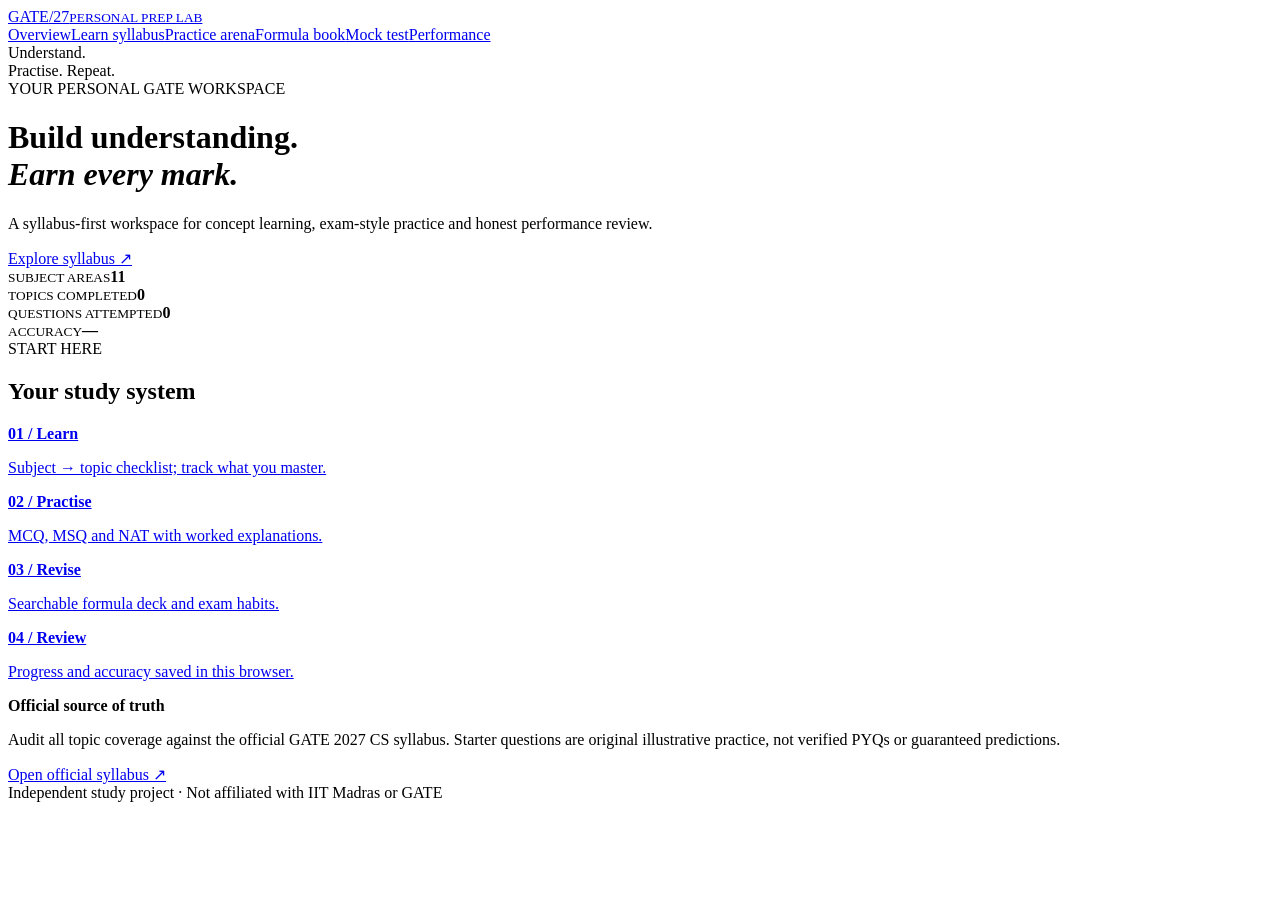
==== index.html @ dc773c68 "Add GATE/27 prep lab index.html" ====
<!doctype html><html lang="en"><head><meta charset="utf-8"><meta name="viewport" content="width=device-width,initial-scale=1"><title>GATE/27 Prep Lab</title><link rel="stylesheet" href="assets/css/style.css"><script defer src="assets/js/data.js"></script><script defer src="assets/js/app.js"></script></head><body><aside><a class="brand" href="index.html">GATE<span>/27</span><small>PERSONAL PREP LAB</small></a><nav><a class="active" href="index.html">Overview</a><a href="pages/subjects.html">Learn syllabus</a><a href="pages/practice.html">Practice arena</a><a href="pages/formulas.html">Formula book</a><a href="pages/mock.html">Mock test</a><a href="pages/analytics.html">Performance</a></nav><div class="side-note">Understand.<br>Practise. Repeat.</div></aside><main><header><div class="eyebrow">YOUR PERSONAL GATE WORKSPACE</div><h1>Build understanding.<br><em>Earn every mark.</em></h1><p class="intro">A syllabus-first workspace for concept learning, exam-style practice and honest performance review.</p><a class="btn" href="pages/subjects.html">Explore syllabus ↗</a></header><section class="stats"><article><small>SUBJECT AREAS</small><b id="subjectCount">11</b></article><article><small>TOPICS COMPLETED</small><b id="completedCount">0</b></article><article><small>QUESTIONS ATTEMPTED</small><b id="attemptCount">0</b></article><article><small>ACCURACY</small><b id="accuracyValue">—</b></article></section><section class="panel"><div class="eyebrow">START HERE</div><h2>Your study system</h2><div class="cards"><a href="pages/subjects.html"><b>01 / Learn</b><p>Subject → topic checklist; track what you master.</p></a><a href="pages/practice.html"><b>02 / Practise</b><p>MCQ, MSQ and NAT with worked explanations.</p></a><a href="pages/formulas.html"><b>03 / Revise</b><p>Searchable formula deck and exam habits.</p></a><a href="pages/analytics.html"><b>04 / Review</b><p>Progress and accuracy saved in this browser.</p></a></div></section><section class="notice"><b>Official source of truth</b><p>Audit all topic coverage against the official GATE 2027 CS syllabus. Starter questions are original illustrative practice, not verified PYQs or guaranteed predictions.</p><a href="https://gate2027.iitm.ac.in/static/doc/GATE2027_Syllabus/CS_GATE2027_Syllabus.pdf" target="_blank" rel="noreferrer">Open official syllabus ↗</a></section><footer>Independent study project · Not affiliated with IIT Madras or GATE</footer></main></body></html>
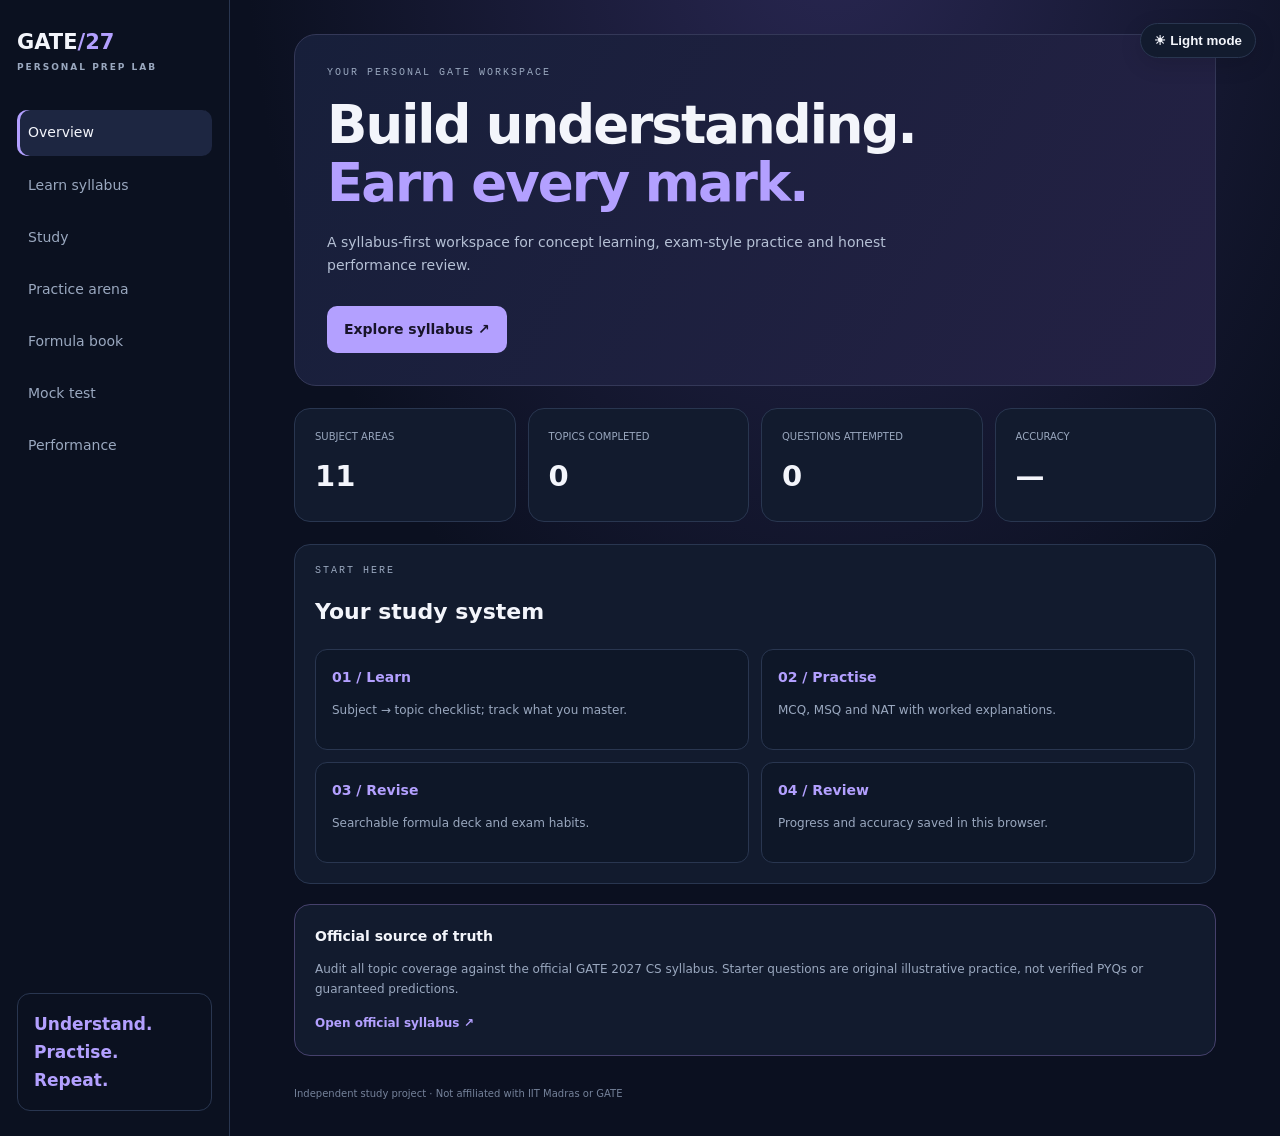
==== commit f882779d: "Add Study navigation and theme control" ====
--- a/index.html
+++ b/index.html
@@ -1 +1 @@
-<!doctype html><html lang="en"><head><meta charset="utf-8"><meta name="viewport" content="width=device-width,initial-scale=1"><title>GATE/27 Prep Lab</title><link rel="stylesheet" href="assets/css/style.css"><script defer src="assets/js/data.js"></script><script defer src="assets/js/app.js"></script></head><body><aside><a class="brand" href="index.html">GATE<span>/27</span><small>PERSONAL PREP LAB</small></a><nav><a class="active" href="index.html">Overview</a><a href="pages/subjects.html">Learn syllabus</a><a href="pages/practice.html">Practice arena</a><a href="pages/formulas.html">Formula book</a><a href="pages/mock.html">Mock test</a><a href="pages/analytics.html">Performance</a></nav><div class="side-note">Understand.<br>Practise. Repeat.</div></aside><main><header><div class="eyebrow">YOUR PERSONAL GATE WORKSPACE</div><h1>Build understanding.<br><em>Earn every mark.</em></h1><p class="intro">A syllabus-first workspace for concept learning, exam-style practice and honest performance review.</p><a class="btn" href="pages/subjects.html">Explore syllabus ↗</a></header><section class="stats"><article><small>SUBJECT AREAS</small><b id="subjectCount">11</b></article><article><small>TOPICS COMPLETED</small><b id="completedCount">0</b></article><article><small>QUESTIONS ATTEMPTED</small><b id="attemptCount">0</b></article><article><small>ACCURACY</small><b id="accuracyValue">—</b></article></section><section class="panel"><div class="eyebrow">START HERE</div><h2>Your study system</h2><div class="cards"><a href="pages/subjects.html"><b>01 / Learn</b><p>Subject → topic checklist; track what you master.</p></a><a href="pages/practice.html"><b>02 / Practise</b><p>MCQ, MSQ and NAT with worked explanations.</p></a><a href="pages/formulas.html"><b>03 / Revise</b><p>Searchable formula deck and exam habits.</p></a><a href="pages/analytics.html"><b>04 / Review</b><p>Progress and accuracy saved in this browser.</p></a></div></section><section class="notice"><b>Official source of truth</b><p>Audit all topic coverage against the official GATE 2027 CS syllabus. Starter questions are original illustrative practice, not verified PYQs or guaranteed predictions.</p><a href="https://gate2027.iitm.ac.in/static/doc/GATE2027_Syllabus/CS_GATE2027_Syllabus.pdf" target="_blank" rel="noreferrer">Open official syllabus ↗</a></section><footer>Independent study project · Not affiliated with IIT Madras or GATE</footer></main></body></html>+<!doctype html><html lang="en"><head><meta charset="utf-8"><meta name="viewport" content="width=device-width,initial-scale=1"><title>GATE/27 Prep Lab</title><link rel="stylesheet" href="assets/css/style.css"><script defer src="assets/js/data.js"></script><script defer src="assets/js/app.js"></script><script defer src="assets/js/theme.js"></script></head><body><aside><a class="brand" href="index.html">GATE<span>/27</span><small>PERSONAL PREP LAB</small></a><nav><a class="active" href="index.html">Overview</a><a href="pages/subjects.html">Learn syllabus</a><a href="pages/study.html">Study</a><a href="pages/practice.html">Practice arena</a><a href="pages/formulas.html">Formula book</a><a href="pages/mock.html">Mock test</a><a href="pages/analytics.html">Performance</a></nav><div class="side-note">Understand.<br>Practise. Repeat.</div></aside><main><header><div class="eyebrow">YOUR PERSONAL GATE WORKSPACE</div><h1>Build understanding.<br><em>Earn every mark.</em></h1><p class="intro">A syllabus-first workspace for concept learning, exam-style practice and honest performance review.</p><a class="btn" href="pages/subjects.html">Explore syllabus ↗</a></header><section class="stats"><article><small>SUBJECT AREAS</small><b id="subjectCount">11</b></article><article><small>TOPICS COMPLETED</small><b id="completedCount">0</b></article><article><small>QUESTIONS ATTEMPTED</small><b id="attemptCount">0</b></article><article><small>ACCURACY</small><b id="accuracyValue">—</b></article></section><section class="panel"><div class="eyebrow">START HERE</div><h2>Your study system</h2><div class="cards"><a href="pages/subjects.html"><b>01 / Learn</b><p>Subject → topic checklist; track what you master.</p></a><a href="pages/practice.html"><b>02 / Practise</b><p>MCQ, MSQ and NAT with worked explanations.</p></a><a href="pages/formulas.html"><b>03 / Revise</b><p>Searchable formula deck and exam habits.</p></a><a href="pages/analytics.html"><b>04 / Review</b><p>Progress and accuracy saved in this browser.</p></a></div></section><section class="notice"><b>Official source of truth</b><p>Audit all topic coverage against the official GATE 2027 CS syllabus. Starter questions are original illustrative practice, not verified PYQs or guaranteed predictions.</p><a href="https://gate2027.iitm.ac.in/static/doc/GATE2027_Syllabus/CS_GATE2027_Syllabus.pdf" target="_blank" rel="noreferrer">Open official syllabus ↗</a></section><footer>Independent study project · Not affiliated with IIT Madras or GATE</footer></main></body></html>
--- a/assets/css/style.css
+++ b/assets/css/style.css
@@ -0,0 +1,5 @@
+:root{--bg:#0b1020;--panel:#121b2e;--line:#293650;--text:#f3f5fb;--muted:#9aa8bf;--accent:#b3a0ff;--mint:#68e0c0}*{box-sizing:border-box}body{margin:0;background:radial-gradient(ellipse at 65% -10%,#292752,transparent 50%),var(--bg);color:var(--text);font:14px/1.65 system-ui, sans-serif;display:grid;grid-template-columns:230px 1fr;min-height:100vh}a{color:inherit;text-decoration:none}aside{border-right:1px solid var(--line);padding:25px 17px;display:flex;flex-direction:column;gap:36px;background:#0b1120}.brand{font-weight:850;font-size:21px}.brand span{color:var(--accent)}.brand small{display:block;font-size:9px;letter-spacing:2px;color:var(--muted)}nav{display:grid;gap:7px}nav a{padding:11px;border-radius:10px;color:var(--muted)}nav a:hover,nav a.active{background:#1d2641;color:var(--text);box-shadow:inset 3px 0 var(--accent)}.side-note{margin-top:auto;padding:16px;border:1px solid var(--line);border-radius:13px;color:var(--accent);font-size:17px;font-weight:750}main{padding:34px clamp(20px,5vw,65px);max-width:1450px;width:100%}header{padding:32px;border:1px solid #343858;border-radius:22px;background:linear-gradient(120deg,#171f3a,#242144);animation:rise .5s ease-out}.eyebrow{font:10px ui-monospace,monospace;letter-spacing:2px;color:var(--muted)}h1{font-size:clamp(30px,5vw,53px);letter-spacing:-2px;line-height:1.1;margin:18px 0}h1 em{font-style:normal;color:var(--accent)}h2{font-size:22px}.intro{max-width:600px;color:#b5c0d5}.btn{display:inline-block;margin-top:15px;padding:12px 17px;border-radius:10px;background:var(--accent);color:#18142a;font-weight:800}.stats{display:grid;grid-template-columns:repeat(4,1fr);gap:12px;margin:22px 0}.stats article,.panel,.notice{border:1px solid var(--line);background:var(--panel);border-radius:16px;padding:20px}.stats small{display:block;color:var(--muted);font-size:10px}.stats b{font-size:29px;display:block;margin-top:8px}.cards{display:grid;grid-template-columns:repeat(2,1fr);gap:12px}.cards a{padding:16px;border:1px solid var(--line);border-radius:12px;background:#0e1728;transition:.2s}.cards a:hover{transform:translateY(-3px);border-color:var(--accent)}.cards b{color:var(--accent)}.cards p,.notice p{color:var(--muted);font-size:12px}.notice{margin-top:20px;border-color:#46416c}.notice a{color:var(--accent);font-weight:700;font-size:12px}.pagehead{margin:0 0 20px}.pagehead h1{font-size:35px;margin:8px 0}.search,select,input[type=number]{width:100%;padding:12px;border:1px solid var(--line);border-radius:10px;background:#0d1628;color:var(--text);margin:8px 0 15px}.subject-grid,.formula-grid{display:grid;grid-template-columns:repeat(2,minmax(0,1fr));gap:13px}.subject-card,.formula-card,.question,.progress-card{background:var(--panel);border:1px solid var(--line);border-radius:15px;padding:18px}.subject-card summary{cursor:pointer;font-weight:750}.subject-card p,.muted{color:var(--muted);font-size:12px}.topic{display:flex;gap:9px;align-items:start;padding:7px 0;color:#c8d2e3;font-size:12px}.topic input{accent-color:var(--accent);margin-top:4px}.topic input:checked+span{text-decoration:line-through;color:var(--muted)}.formula{font:17px ui-monospace,monospace;color:var(--accent);background:#211f3e;padding:14px;border-radius:10px;overflow-wrap:anywhere}.question{max-width:900px}.tag{display:inline-block;border:1px solid var(--line);padding:4px 8px;border-radius:6px;font:10px ui-monospace,monospace;color:var(--muted);margin:0 5px 10px 0}.option{display:flex;gap:10px;padding:12px;margin:8px 0;background:#0e1728;border:1px solid var(--line);border-radius:9px;cursor:pointer}.option:has(input:checked){border-color:var(--accent)}.option input{accent-color:var(--accent)}button{padding:11px 15px;border:0;border-radius:9px;background:var(--accent);color:#17132a;font-weight:800;cursor:pointer;margin:8px 6px 0 0}.feedback{padding:15px;margin-top:15px;border:1px solid #276a58;background:#102b28;border-radius:10px}.feedback.bad{border-color:#74445c;background:#2a1b29}.bar{height:8px;background:#29344a;border-radius:8px;overflow:hidden}.bar span{display:block;height:100%;background:linear-gradient(90deg,var(--accent),var(--mint))}footer{margin-top:30px;color:#75829a;font-size:10px}@keyframes rise{from{opacity:0;transform:translateY(9px)}to{opacity:1;transform:none}}@media(max-width:760px){body{grid-template-columns:1fr}aside{padding:13px;gap:10px;border-right:0;border-bottom:1px solid var(--line)}nav{display:flex;overflow-x:auto;gap:3px}nav a{white-space:nowrap;font-size:11px;padding:8px}.side-note{display:none}main{padding:18px 13px}.stats{grid-template-columns:repeat(2,1fr)}.cards,.subject-grid,.formula-grid{grid-template-columns:1fr}header{padding:23px}}
+
+/* Study library + persistent theme */
+.study-controls,.lesson-list,.lesson-content{border:1px solid var(--line);background:var(--panel);border-radius:15px;padding:16px}.filter-row{display:grid;grid-template-columns:1fr 1fr;gap:12px}.filter-row label{color:var(--muted);font-size:12px}.filter-row select{width:100%;padding:10px;border:1px solid var(--line);border-radius:9px;background:var(--bg);color:var(--text);margin:5px 0}.study-layout{display:grid;grid-template-columns:minmax(230px, .8fr) minmax(0,2fr);gap:14px;margin-top:16px;align-items:start}.lesson-list{display:grid;gap:8px;max-height:75vh;overflow:auto;position:sticky;top:10px}.lesson-link{display:grid;text-align:left;background:transparent;color:var(--text);border:1px solid var(--line);padding:11px;margin:0;gap:4px}.lesson-link small,.lesson-link span{font-size:10px;color:var(--muted);font-weight:400}.lesson-link b{font-size:12px}.lesson-link.chosen{border-color:var(--accent);background:#292442}.lesson-content{min-height:500px;padding:clamp(16px,3vw,30px)}.lesson-content h2{font-size:clamp(23px,3vw,34px);line-height:1.2;margin:10px 0}.lesson-kicker{font:10px ui-monospace,monospace;color:var(--accent);letter-spacing:1px}.lesson-meta{margin-bottom:18px}.lesson-block{border:1px solid var(--line);border-radius:12px;padding:15px;margin:12px 0;background:#0e1728}.lesson-block h3{margin:0 0 7px;font-size:14px}.lesson-block p{margin:0;color:#c5d0e2;line-height:1.8;white-space:normal}.important-block{border-left:4px solid #c6a7ff}.important-block h3{color:#d5c5ff}.example-block{border-left:4px solid #68e0c0}.example-block h3{color:#68e0c0}.trap-block{border-left:4px solid #ffad8c}.trap-block h3{color:#ffad8c}.tip-block{border-left:4px solid #7fc8ff}.tip-block h3{color:#7fc8ff}.diagram{white-space:pre-wrap;overflow:auto;background:#171d31;color:#b9f4df;padding:16px;border-radius:9px;font:12px/1.8 ui-monospace,monospace}.lesson-actions{display:flex;flex-wrap:wrap;gap:6px;margin:18px 0}.secondary-btn{background:#293650;color:var(--text)}.theme-toggle{position:fixed;right:18px;top:15px;z-index:1000;border:1px solid var(--line);background:var(--panel);color:var(--text);border-radius:99px;padding:9px 13px;box-shadow:0 6px 22px #0002}.formula-block .formula{overflow:auto}body[data-theme="light"]{--bg:#f5f7fc;--panel:#ffffff;--line:#d8deeb;--text:#182238;--muted:#596780;--accent:#5b45bf;--mint:#087f68;background:var(--bg);color:var(--text)}body[data-theme="light"] aside{background:#edf0f8}body[data-theme="light"] nav a:hover,body[data-theme="light"] nav a.active{background:#dfe4f5;color:#182238}body[data-theme="light"] header{background:linear-gradient(120deg,#eef0ff,#e9e7ff);border-color:#d3d5ef}body[data-theme="light"] .stats article,body[data-theme="light"] .panel,body[data-theme="light"] .notice,body[data-theme="light"] .subject-card,body[data-theme="light"] .formula-card,body[data-theme="light"] .question,body[data-theme="light"] .progress-card,body[data-theme="light"] .study-controls,body[data-theme="light"] .lesson-list,body[data-theme="light"] .lesson-content{background:#fff}body[data-theme="light"] .cards a,body[data-theme="light"] .search,body[data-theme="light"] select,body[data-theme="light"] input[type=number],body[data-theme="light"] .lesson-block,body[data-theme="light"] .option{background:#f5f7fc;color:#182238}body[data-theme="light"] .lesson-block p{color:#35435a}body[data-theme="light"] .formula{background:#eeeaff;color:#49369d}body[data-theme="light"] .diagram{background:#e9eef7;color:#175849}body[data-theme="light"] .lesson-link{color:#182238}body[data-theme="light"] .lesson-link.chosen{background:#eeeaff}body[data-theme="light"] .secondary-btn{background:#dfe4f5;color:#182238}
+@media(max-width:850px){.study-layout{grid-template-columns:1fr}.lesson-list{position:static;max-height:300px}.filter-row{grid-template-columns:1fr}.theme-toggle{top:8px;right:8px;padding:7px 10px}}
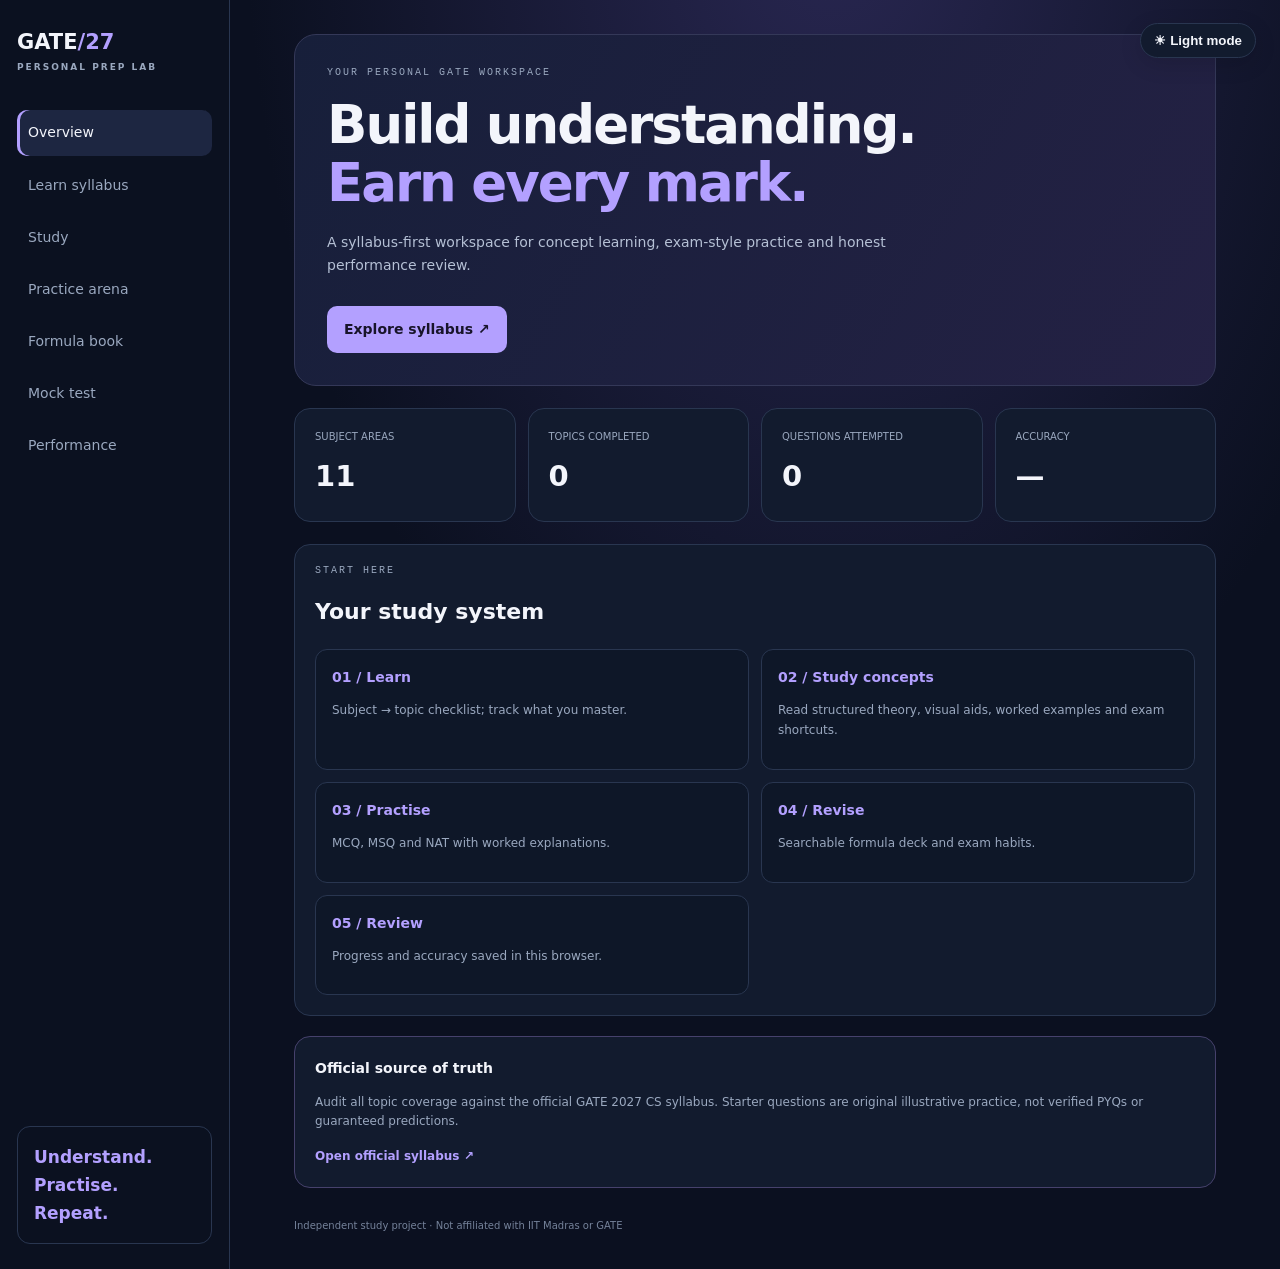
==== commit 087485e3: "Feature Study Library on dashboard" ====
--- a/index.html
+++ b/index.html
@@ -1 +1 @@
-<!doctype html><html lang="en"><head><meta charset="utf-8"><meta name="viewport" content="width=device-width,initial-scale=1"><title>GATE/27 Prep Lab</title><link rel="stylesheet" href="assets/css/style.css"><script defer src="assets/js/data.js"></script><script defer src="assets/js/app.js"></script><script defer src="assets/js/theme.js"></script></head><body><aside><a class="brand" href="index.html">GATE<span>/27</span><small>PERSONAL PREP LAB</small></a><nav><a class="active" href="index.html">Overview</a><a href="pages/subjects.html">Learn syllabus</a><a href="pages/study.html">Study</a><a href="pages/practice.html">Practice arena</a><a href="pages/formulas.html">Formula book</a><a href="pages/mock.html">Mock test</a><a href="pages/analytics.html">Performance</a></nav><div class="side-note">Understand.<br>Practise. Repeat.</div></aside><main><header><div class="eyebrow">YOUR PERSONAL GATE WORKSPACE</div><h1>Build understanding.<br><em>Earn every mark.</em></h1><p class="intro">A syllabus-first workspace for concept learning, exam-style practice and honest performance review.</p><a class="btn" href="pages/subjects.html">Explore syllabus ↗</a></header><section class="stats"><article><small>SUBJECT AREAS</small><b id="subjectCount">11</b></article><article><small>TOPICS COMPLETED</small><b id="completedCount">0</b></article><article><small>QUESTIONS ATTEMPTED</small><b id="attemptCount">0</b></article><article><small>ACCURACY</small><b id="accuracyValue">—</b></article></section><section class="panel"><div class="eyebrow">START HERE</div><h2>Your study system</h2><div class="cards"><a href="pages/subjects.html"><b>01 / Learn</b><p>Subject → topic checklist; track what you master.</p></a><a href="pages/practice.html"><b>02 / Practise</b><p>MCQ, MSQ and NAT with worked explanations.</p></a><a href="pages/formulas.html"><b>03 / Revise</b><p>Searchable formula deck and exam habits.</p></a><a href="pages/analytics.html"><b>04 / Review</b><p>Progress and accuracy saved in this browser.</p></a></div></section><section class="notice"><b>Official source of truth</b><p>Audit all topic coverage against the official GATE 2027 CS syllabus. Starter questions are original illustrative practice, not verified PYQs or guaranteed predictions.</p><a href="https://gate2027.iitm.ac.in/static/doc/GATE2027_Syllabus/CS_GATE2027_Syllabus.pdf" target="_blank" rel="noreferrer">Open official syllabus ↗</a></section><footer>Independent study project · Not affiliated with IIT Madras or GATE</footer></main></body></html>+<!doctype html><html lang="en"><head><meta charset="utf-8"><meta name="viewport" content="width=device-width,initial-scale=1"><title>GATE/27 Prep Lab</title><link rel="stylesheet" href="assets/css/style.css"><script defer src="assets/js/data.js"></script><script defer src="assets/js/app.js"></script><script defer src="assets/js/theme.js"></script></head><body><aside><a class="brand" href="index.html">GATE<span>/27</span><small>PERSONAL PREP LAB</small></a><nav><a class="active" href="index.html">Overview</a><a href="pages/subjects.html">Learn syllabus</a><a href="pages/study.html">Study</a><a href="pages/practice.html">Practice arena</a><a href="pages/formulas.html">Formula book</a><a href="pages/mock.html">Mock test</a><a href="pages/analytics.html">Performance</a></nav><div class="side-note">Understand.<br>Practise. Repeat.</div></aside><main><header><div class="eyebrow">YOUR PERSONAL GATE WORKSPACE</div><h1>Build understanding.<br><em>Earn every mark.</em></h1><p class="intro">A syllabus-first workspace for concept learning, exam-style practice and honest performance review.</p><a class="btn" href="pages/subjects.html">Explore syllabus ↗</a></header><section class="stats"><article><small>SUBJECT AREAS</small><b id="subjectCount">11</b></article><article><small>TOPICS COMPLETED</small><b id="completedCount">0</b></article><article><small>QUESTIONS ATTEMPTED</small><b id="attemptCount">0</b></article><article><small>ACCURACY</small><b id="accuracyValue">—</b></article></section><section class="panel"><div class="eyebrow">START HERE</div><h2>Your study system</h2><div class="cards"><a href="pages/subjects.html"><b>01 / Learn</b><p>Subject → topic checklist; track what you master.</p></a><a href="pages/study.html"><b>02 / Study concepts</b><p>Read structured theory, visual aids, worked examples and exam shortcuts.</p></a><a href="pages/practice.html"><b>03 / Practise</b><p>MCQ, MSQ and NAT with worked explanations.</p></a><a href="pages/formulas.html"><b>04 / Revise</b><p>Searchable formula deck and exam habits.</p></a><a href="pages/analytics.html"><b>05 / Review</b><p>Progress and accuracy saved in this browser.</p></a></div></section><section class="notice"><b>Official source of truth</b><p>Audit all topic coverage against the official GATE 2027 CS syllabus. Starter questions are original illustrative practice, not verified PYQs or guaranteed predictions.</p><a href="https://gate2027.iitm.ac.in/static/doc/GATE2027_Syllabus/CS_GATE2027_Syllabus.pdf" target="_blank" rel="noreferrer">Open official syllabus ↗</a></section><footer>Independent study project · Not affiliated with IIT Madras or GATE</footer></main></body></html>
